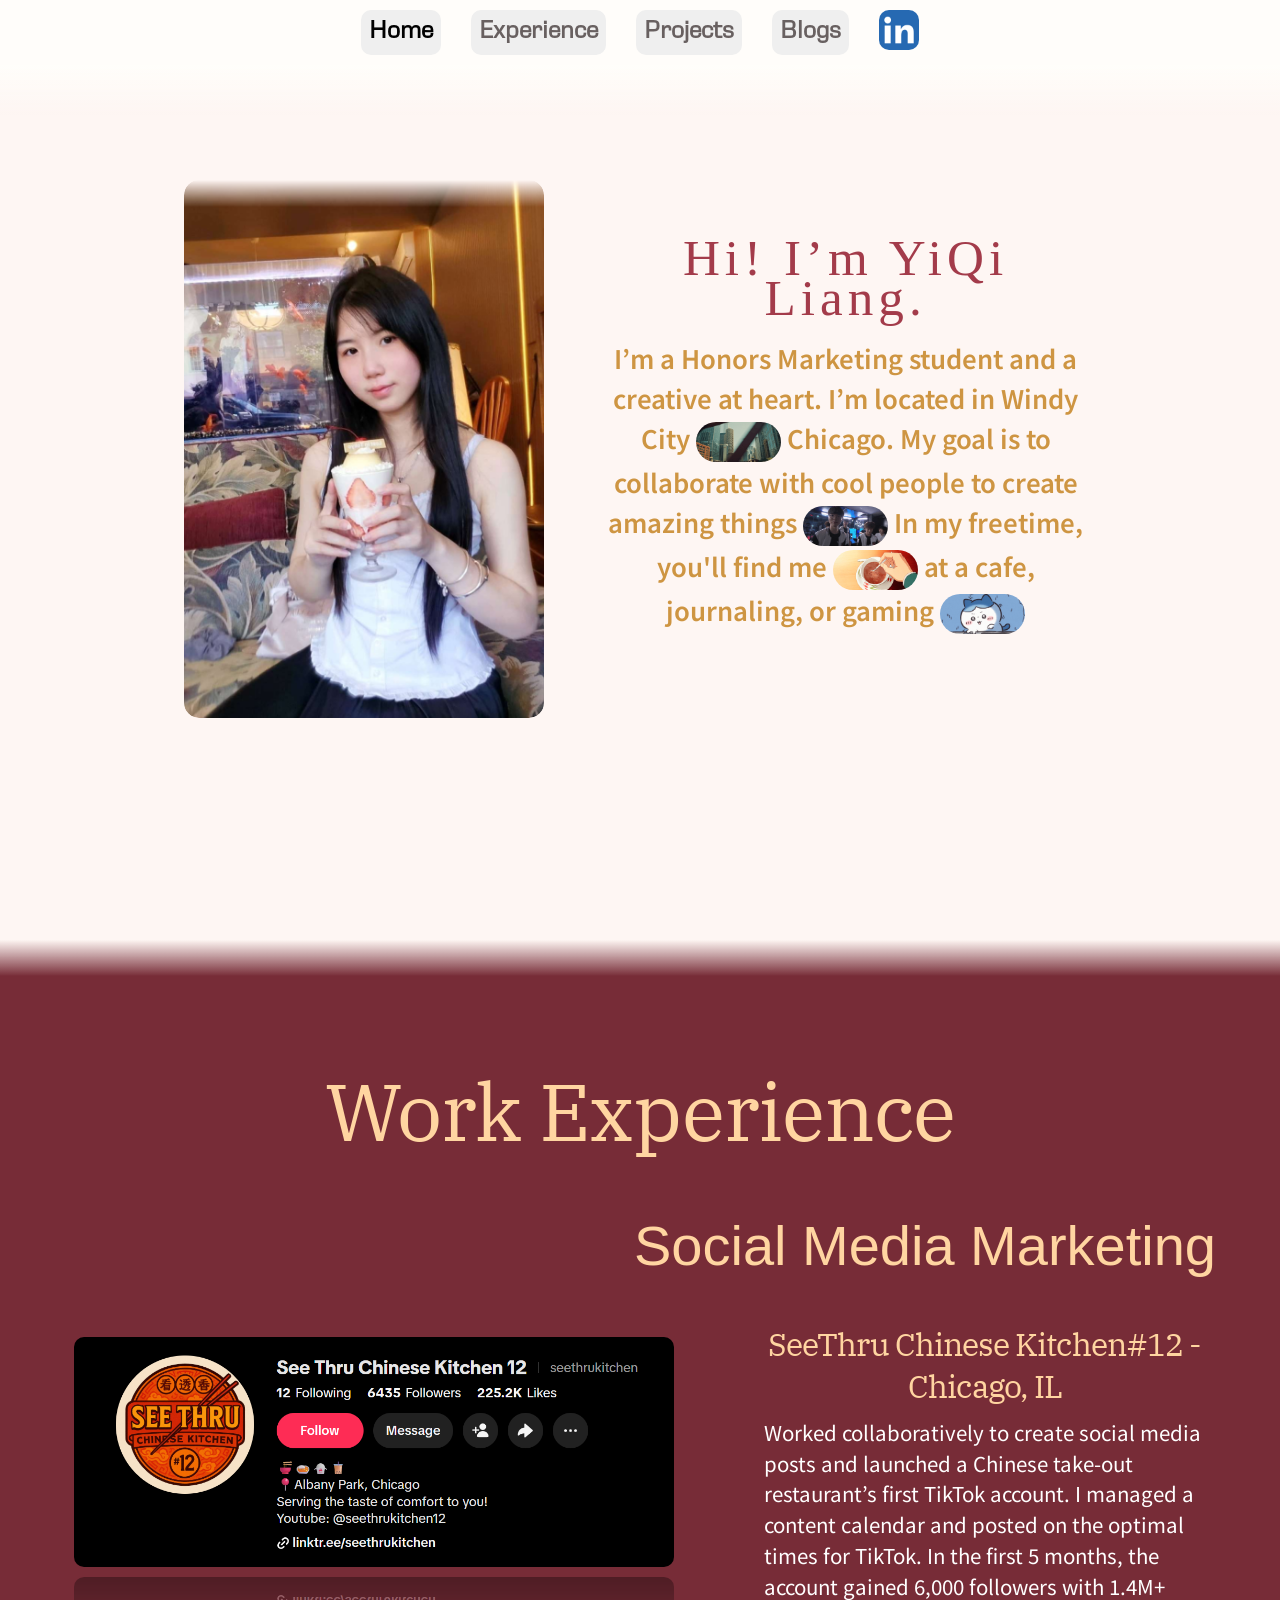
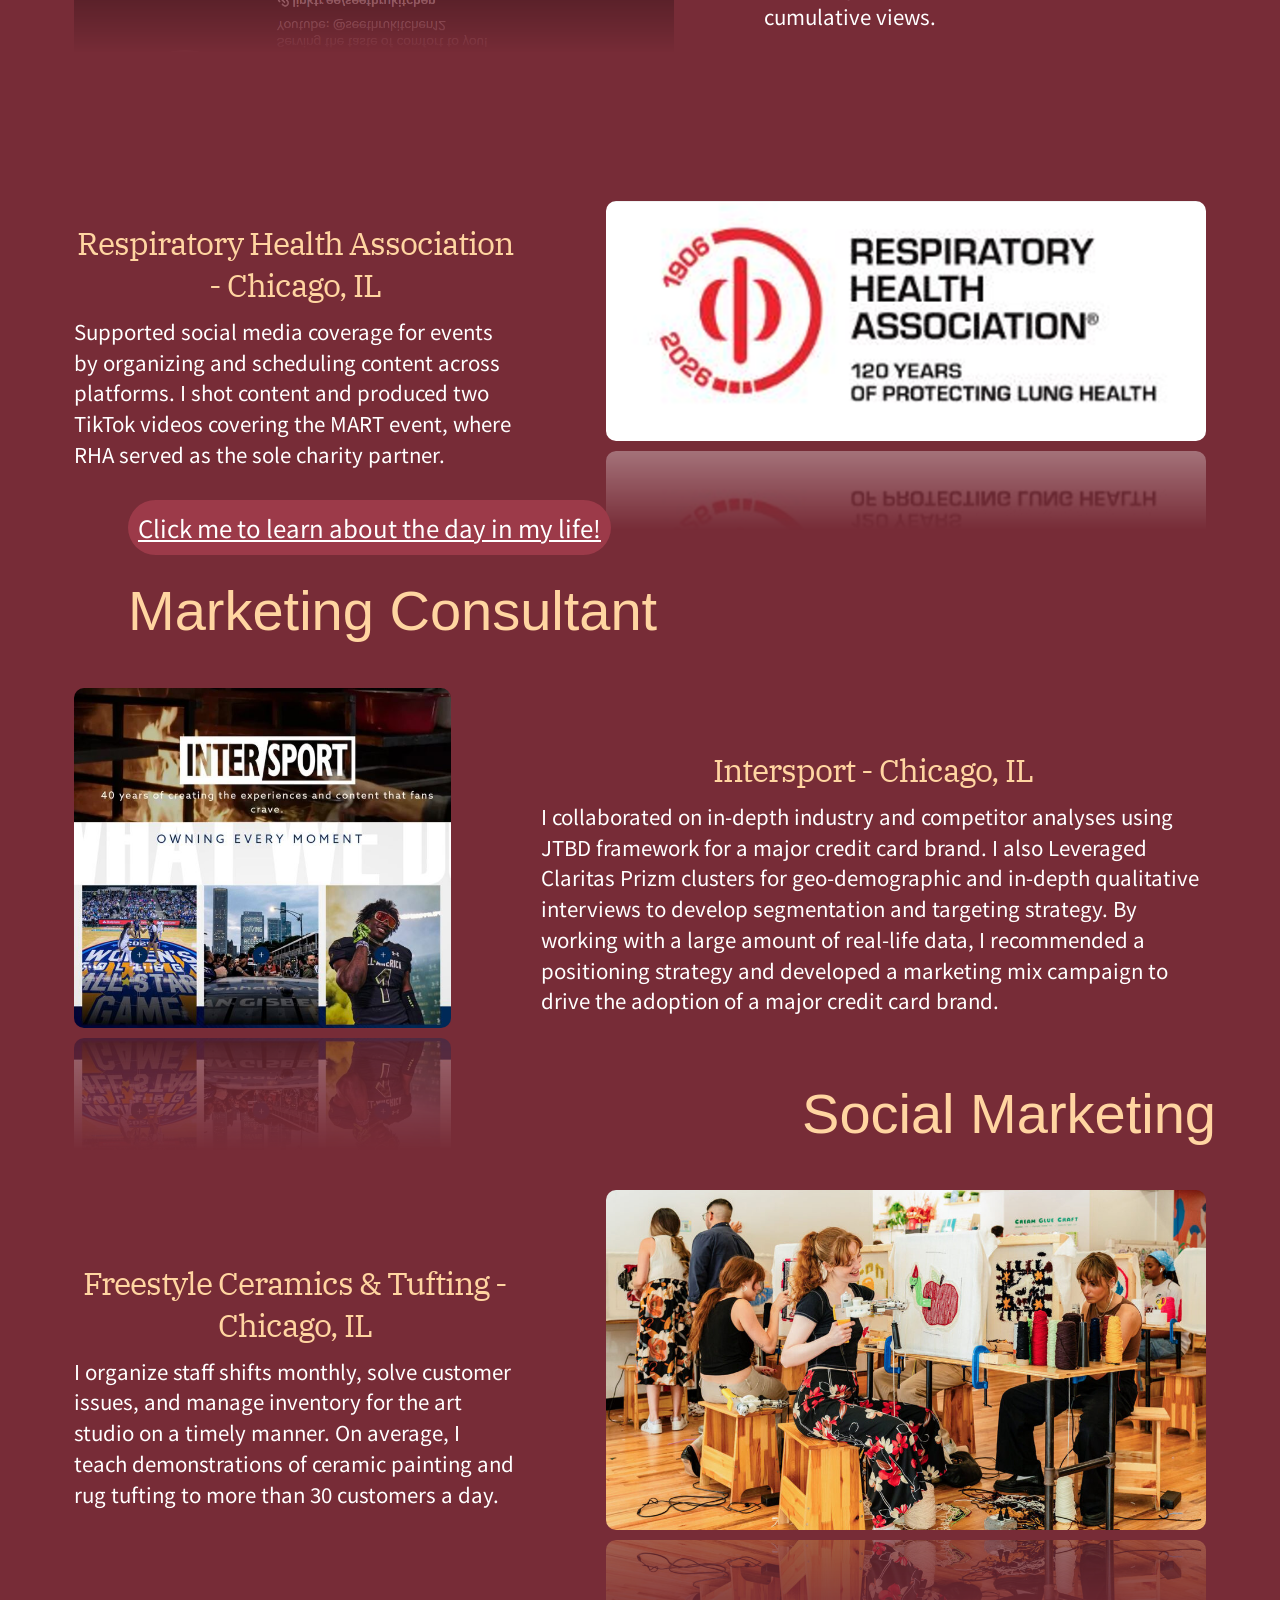
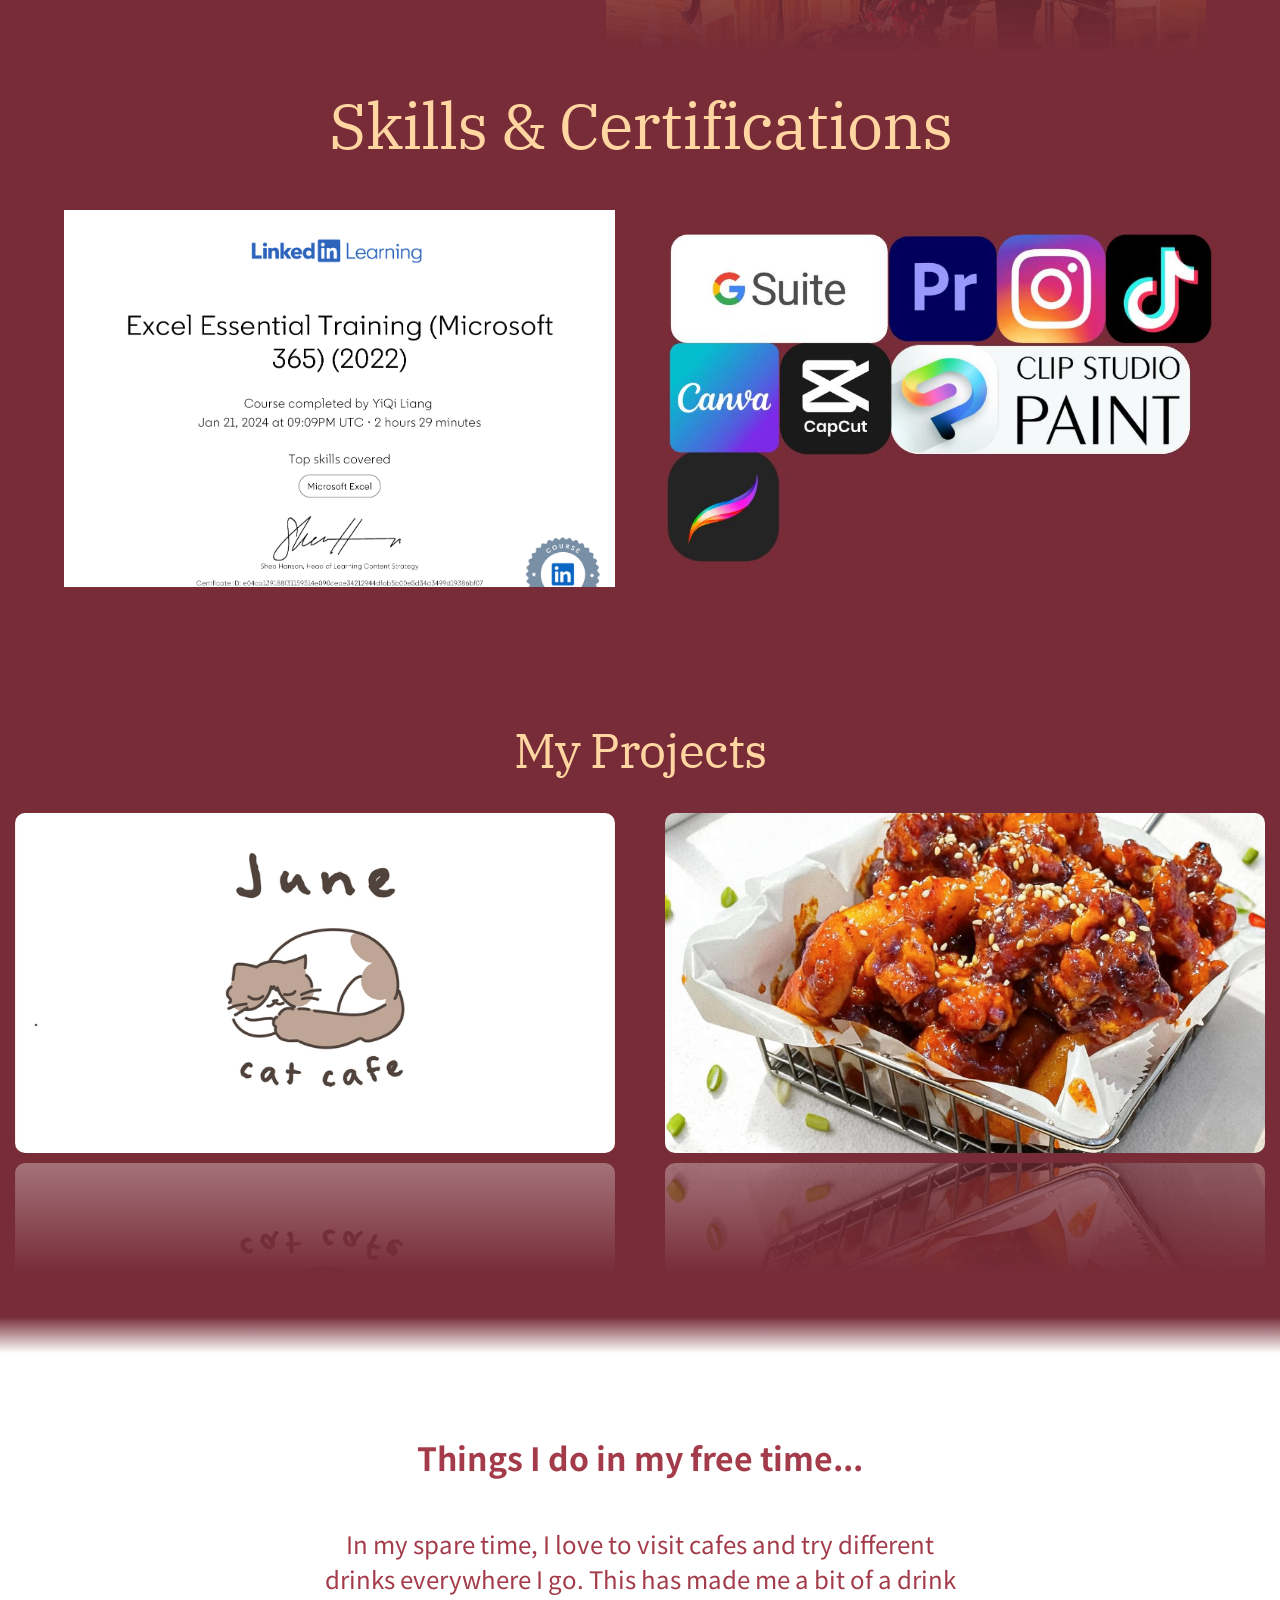
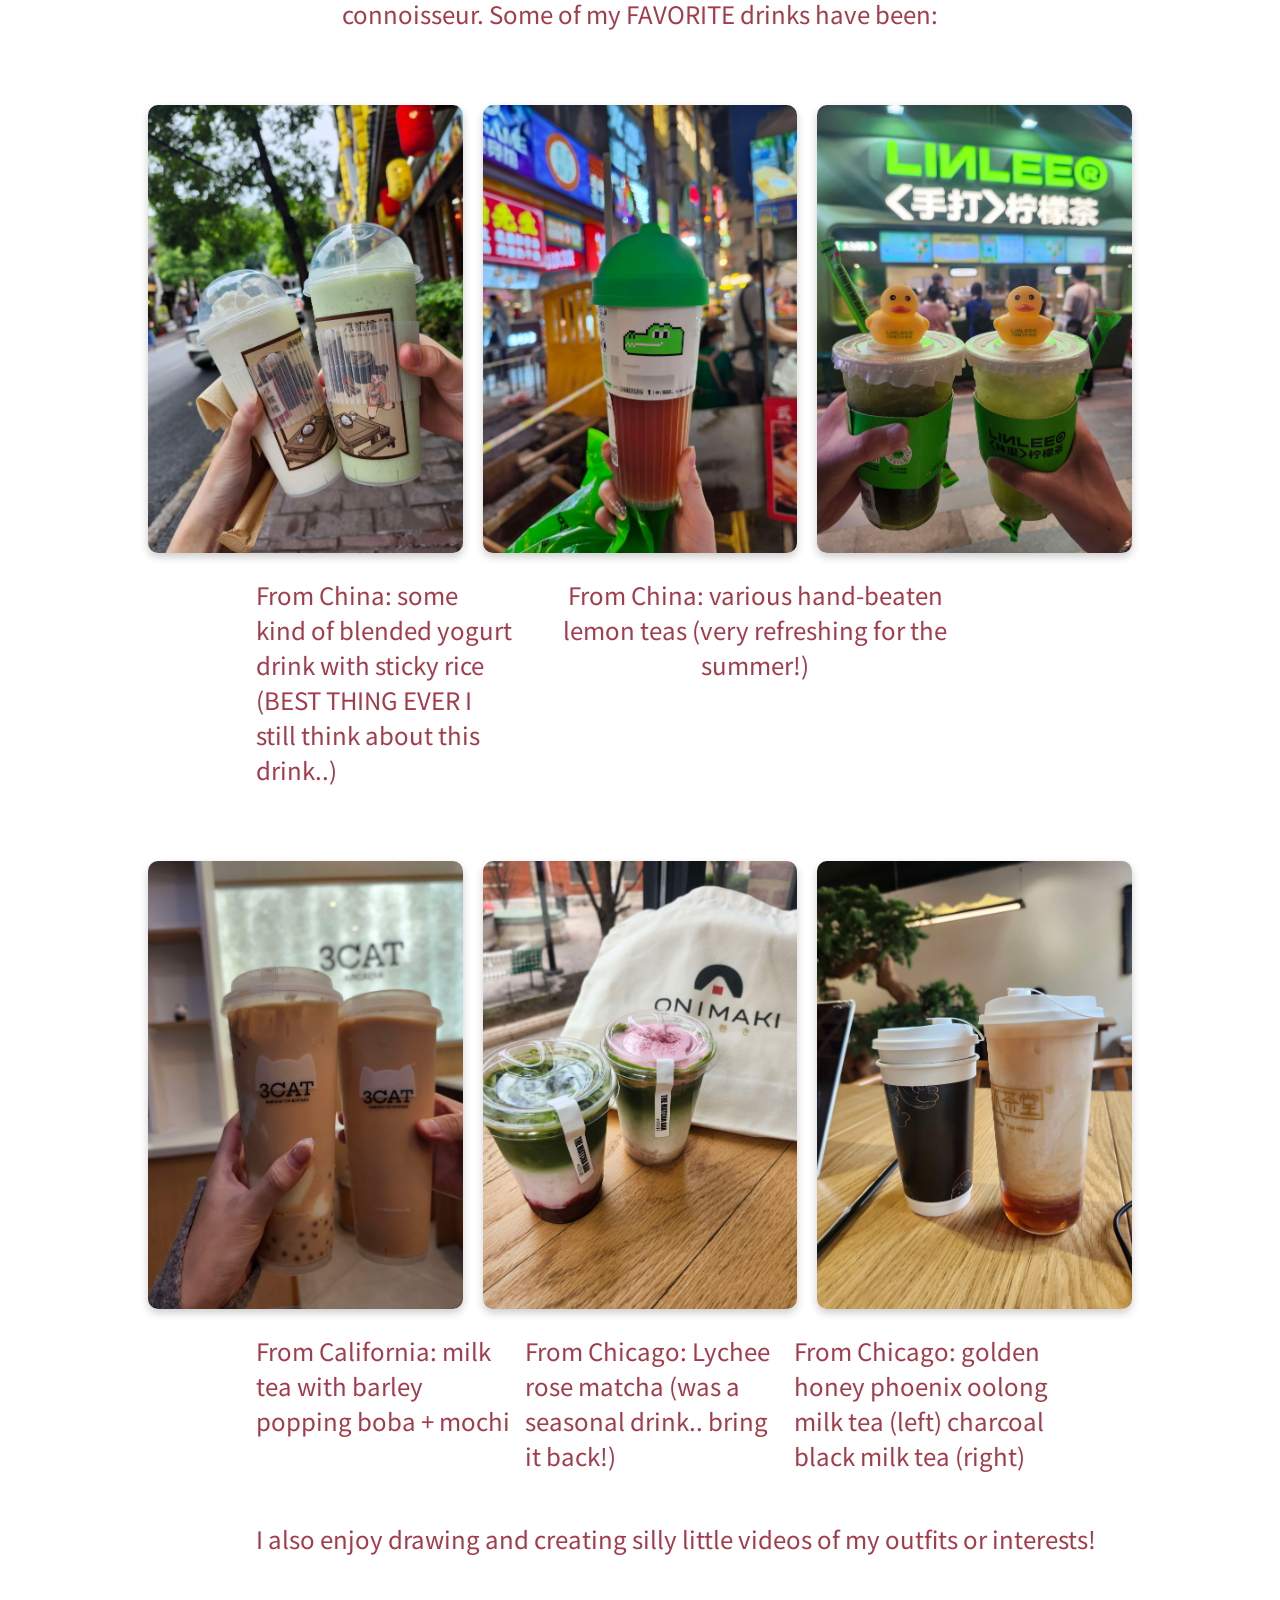
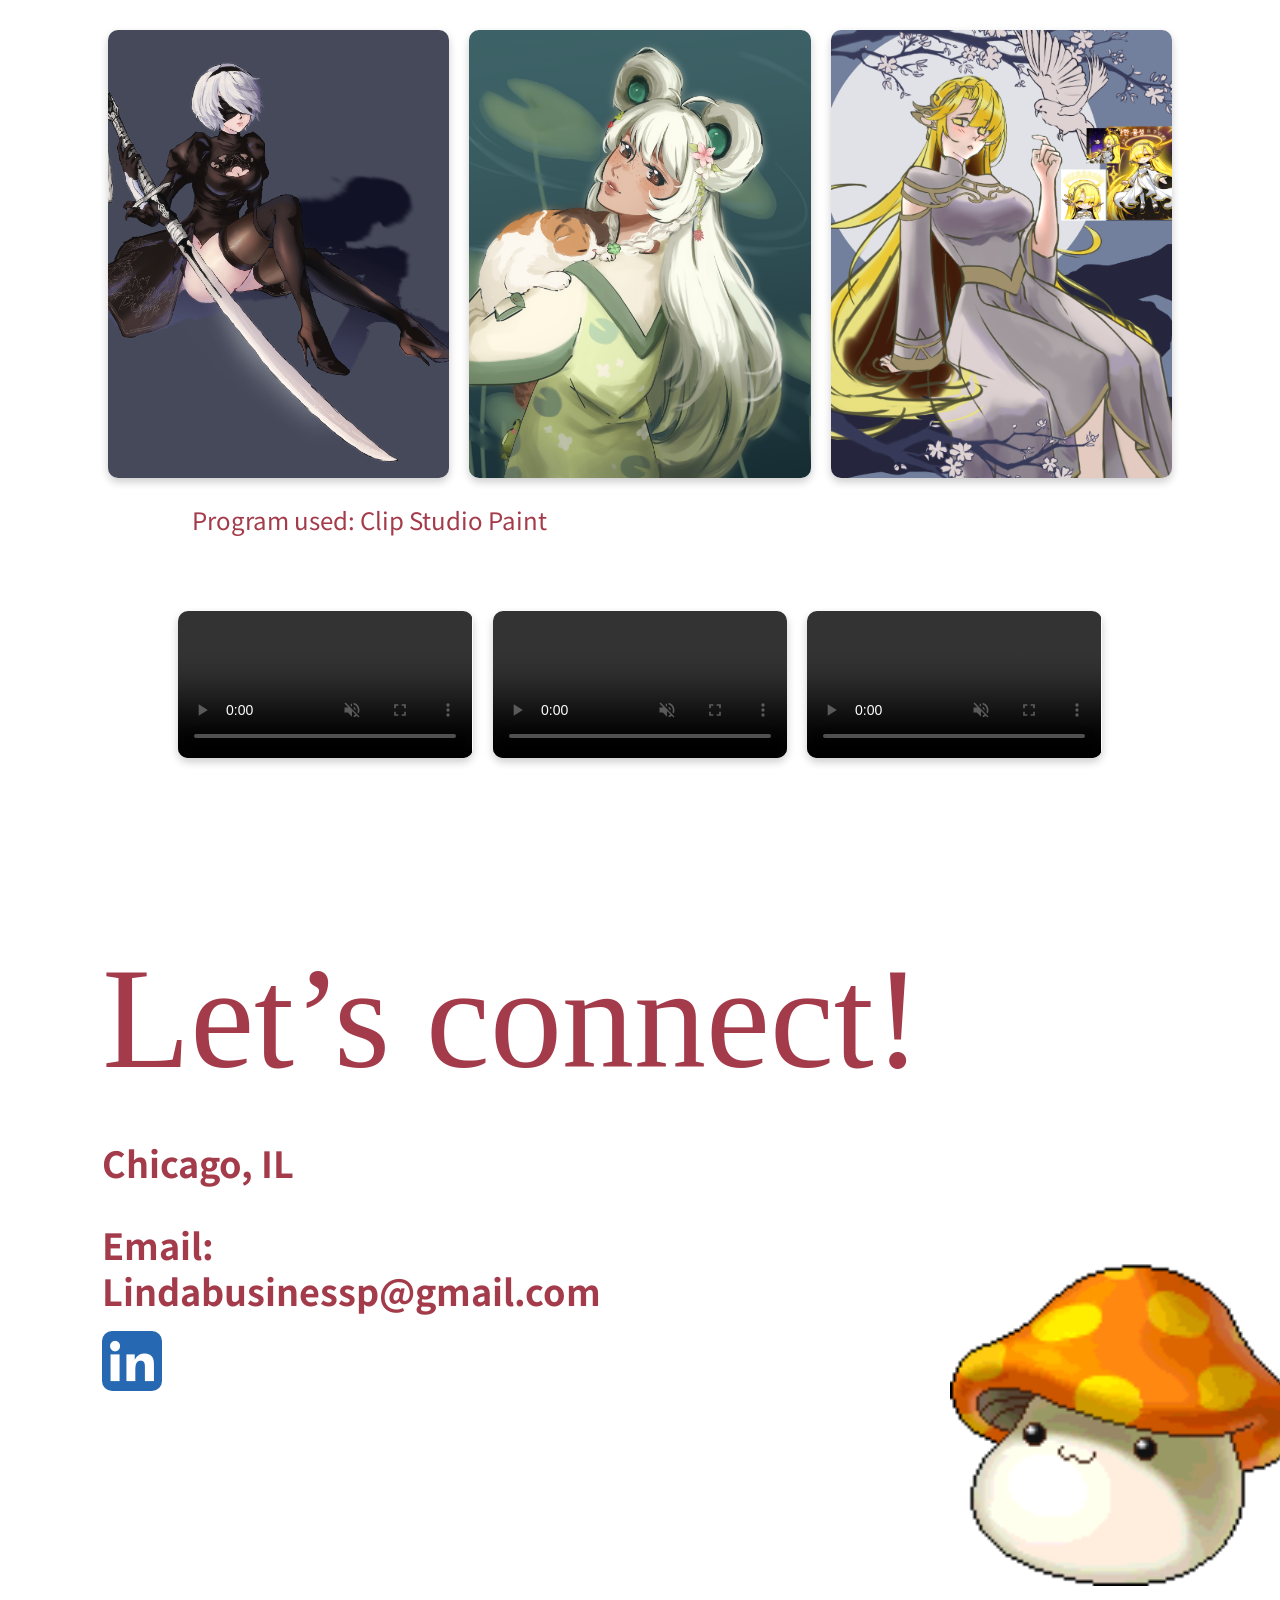
==== index.html @ af08c2f2 "Upload portfolio" ====
<!DOCTYPE html>
<html lang="en">
<head>
    <meta charset="UTF-8">
    <meta name="viewport" content="width=device-width, initial-scale=1.0">
    <title>Portfolio</title>
    <link rel="stylesheet" href="style.css">
    <script src="index.js" defer></script>
    <link rel="preconnect" href="https://fonts.googleapis.com">
    <link rel="preconnect" href="https://fonts.gstatic.com" crossorigin>
    <link href="https://fonts.googleapis.com/css2?family=IBM+Plex+Serif:ital,wght@0,100;0,200;0,300;0,400;0,500;0,600;0,700;1,100;1,200;1,300;1,400;1,500;1,600;1,700&family=Noto+Sans+JP:wght@100..900&family=Schoolbell&display=swap" rel="stylesheet">
</head>
<body>
    <div class="empty"></div>
    <nav class="top">
        <div class="topbar">
            <a><button id="home">Home</button></a>
            <a><button id="experience">Experience</button></a>
            <a><button id="projects">Projects</button></a>
            <a><button id="blogs">Blogs</button></a>
            <a href="https://www.linkedin.com/in/yiqi-liang/"><button class="linkedin"></button></a>
        </div>
        <div class="fade"></div>
    </nav>


    <div class="hero">
        <img class="hero-photo" src="images\Yiqi.png" alt="YiQi Liang">
        <div class="hero-text">
            <h1>Hi! I’m YiQi Liang.</h1>
            <p>I’m a Honors Marketing student and a creative at heart. I’m located in Windy City
            <img src="gifs/chicago.gif" alt=""> Chicago. My goal is to collaborate with cool people to create amazing things 
            <img src="gifs/faker.gif" alt=""> In my freetime, you'll find me
            <img src="gifs/coffee.gif" alt=""> at a cafe, journaling, or gaming
            <img src="gifs/Chiikawa GIF.gif" alt=""></p>
        </div>
    </div>
    <div style="padding-top: 120px;"></div>
    <div class="top-projects" style="padding-top: 15px; padding-bottom: 200px;">
        <h1 id="experience-section" style="font-size: 5em;">Work Experience</h1>
        <h2 class="headertitle">Social Media Marketing</h2>
        <div class="project-list">
            <div class="project">
                <button class="project-btn" style="background-image: url('images/seethru.png'); background-size: 600px; height: 230px;"></button>
                <div class="project-desc">
                    <h2>SeeThru Chinese Kitchen#12 - Chicago, IL</h2>
                    <p>Worked collaboratively to create social media posts and launched a Chinese take-out restaurant’s first TikTok account. I managed a content calendar and posted on the optimal times for TikTok. In the first 5 months, the account gained 6,000 followers with 1.4M+ cumulative views.</p>
                </div>
            </div>
            <div class="project reverse">
                <button class="project-btn" style="background-image: url('images/respiratory.png'); background-size: 600px; height: 240px;"></button>
                <div class="project-desc">
                    <h2>Respiratory Health Association - Chicago, IL</h2>
                    <p>Supported social media coverage for events by organizing and scheduling content across platforms. I shot content and produced two TikTok videos covering the MART event, where RHA served as the sole charity partner.</p>
                </div>
            </div>
        </div>
        <button id="overview">Click me to learn about the day in my life!</button>
        <h2 class="headertitle" style="margin-left: 10%; padding-bottom: 50px;">Marketing Consultant</h2>
        <div class="project-list">
            <div class="project">
                <button class="project-btn" style="background-image: url('images/3.JPG'); flex: 0 0 377px;"></button>
                <div class="project-desc">
                    <h2>Intersport - Chicago, IL</h2>
                    <p>I collaborated on in-depth industry and competitor analyses using JTBD framework for a major credit card brand. I also Leveraged Claritas Prizm clusters for geo-demographic and in-depth qualitative interviews to develop segmentation and targeting strategy. By working with a large amount of real-life data, I recommended a positioning strategy and developed a marketing mix campaign to drive the adoption of a major credit card brand.</p>
                </div>
            </div>
        </div>
        <h2 class="headertitle" style="padding-bottom: 50px;">Social Marketing</h2>
        <div class="project-list">
            <div class="project reverse">
                <button class="project-btn" style="background-image: url('images/4.jpg');"></button>
                <div class="project-desc">
                    <h2>Freestyle Ceramics & Tufting - Chicago, IL</h2>
                    <p>I organize staff shifts monthly, solve customer issues, and manage inventory for the art studio on a timely manner. On average, I teach demonstrations of ceramic painting and rug tufting to more than 30 customers a day.</p>
                </div>
            </div>
        </div>
        <h1 style="padding-top: 100px; font-size: 4em;">Skills & Certifications</h1>
        <div class="bottom">
            <img src="images/certificate.png" alt="apps">
            <img src="images/jknj.JPG" alt="apps">
        </div>
        <h1 id="projects-section" style="padding-top: 100px; font-size: 3em;">My Projects</h1>
        <div class="bottom">
            <button class="project-btn" id="catcafe"
                data-hover="I have a goal of starting a cat cafe in my lifetime, so I wanted to start by
creating logos, different cafe layouts, and also hash out the different money
streams of my business."
                style="background-image: url('images/cafelogo.png');"></button>
            <button class="project-btn" id="chaum"
                data-hover="My friend who manages a restaurant with his family doesn’t have a great looking
menu and has no budget for a professional to create one. I saw this as an
opportunity to exercise my photoshop skills, so I offered to revamp the menu for
him!"
                style="background-image: url('chaum/enhanced-enhanced-photo-5-2.jpg');"></button>
        </div>
    </div>
    <div class="freetime" id="mywork-section">
        <h1 style="font-weight: bold;">Things I do in my free time...</h1>
        <div style="width: 50%;"><p style="font-size: 1.5em;">In my spare time, I love to visit cafes and try different drinks everywhere I go. This has made
me a bit of a drink connoisseur. Some of my FAVORITE drinks have been:</p></div>
        <div class="freetime-content">
            <img src="freetime/20250623_133314.jpg" alt="drink">
            <img src="freetime/20250624_195004.jpg" alt="drink">
            <img src="freetime/20250708_205930.jpg" alt="drink">
        </div>
        <div style="display: flex; gap: 4%;">
            <div style="width: 20%; align-self: flex-start; margin-left: 20%;">
                <p style="text-align: left;">From China: some kind of blended yogurt drink with sticky rice (BEST THING EVER I still think about this drink..)</p>
            </div>
            <div style="width: 30%; align-self: flex-start;">
                <p>From China: various hand-beaten lemon teas (very refreshing for the summer!)</p>
            </div>
        </div>
        <div class="freetime-content">
            <img src="freetime/20250815_202357.jpg" alt="drink">
            <img src="freetime/20260322_112154.jpg" alt="drink">
            <img src="freetime/20261009_125740.jpg" alt="drink">
        </div>
        <div style="display: flex; gap: 1%; text-align: left; align-self: flex-start;">
            <div style="width: 20%; margin-left: 20%;">
                <p>From California: milk tea with barley popping boba + mochi</p>
            </div>
            <div style="width: 20%;">
                <p>From Chicago: Lychee rose matcha (was a seasonal drink.. bring it back!)</p>
            </div>
            <div style="width: 20%; ">
                <p>From Chicago: golden honey phoenix oolong milk tea (left) charcoal black milk tea (right)</p>
            </div>
        </div>
        <p style="align-self: flex-start; margin-left: 20%;">I also enjoy drawing and creating silly little videos of my outfits
or interests!</p>
        <div class="freetime-content" id="row3">
            <img src="images/free4.png" alt="artwork">
            <img src="images/free1.png" alt="artwork">
            <img src="freetime/image.png" alt="artwork">
        </div>
        <p style="align-self: flex-start; margin-left: 15%;">Program used: Clip Studio Paint</p>
        <div class="freetime-content" style="width: 100%;">
            <video controls autoplay muted controlsList="nodownload noplaybackrate nofullscreen noplayback-speed" oncontextmenu="return false;">
                <source src="freetime/4eac4b587541da74fd986946a8da718d.mp4" type="video/mp4">
            </video>
            <video controls autoplay muted controlsList="nodownload noplaybackrate nofullscreen noplayback-speed" oncontextmenu="return false;">
                <source src="freetime/d59bb9f51849417bdf1509fd46b51a58.mp4" type="video/mp4">
            </video>
            <video controls autoplay muted controlsList="nodownload noplaybackrate nofullscreen noplayback-speed" oncontextmenu="return false;">
                <source src="freetime/0eaf6f3f9bcbc9ff96bfcaf398c92c4a.mp4" type="video/mp4">
            </video>
        </div>
        <div class="connect">
            <h1 style="font-size: 6em;">Let’s connect!</h1>
            <div style="display: flex;">
                <p>Chicago, IL</p>
                <div class="mushroom-wrap">
                    <img src="freetime/Mushroom Sticker by maplestory_tw.gif" alt="">
                </div>
            </div>
            <p>Email:</p>
            <p>Lindabusinessp@gmail.com</p>
            <a href="https://www.linkedin.com/in/yiqi-liang/"><button class="linkedin" style="width: 60px; height: 60px;"></button></a>
        </div>
        
    </div>
</body>
</html>
---- style.css ----
@keyframes fade-in {
    from { opacity: 0; }
    to { opacity: 1; }
}

@keyframes fade-out {
    from { opacity: 1; }
    to { opacity: 0; }
}

@keyframes bounce-up {
    from { transform: translateY(50px); }
    to { transform: translateY(0); }
}

@font-face {
    font-family: "quicking";
    src: url("fonts/QuickingRegular-gw5KY.otf") format("opentype");
    font-weight: normal;
    font-style: normal;
}

@font-face {
    font-family: "jpal";
    src: url("fonts/Jpal10demoRegular-yYR8q.otf") format("opentype");
    font-weight: normal;
    font-style: normal;
}

body {
    background-color: rgb(254,246,243);
    margin: 0;
    overflow-x: hidden;
}

/* Phone view: scale the complete desktop composition as one artboard.
   `zoom` keeps document height, scrolling, and the fixed navigation in the
   same coordinate system, avoiding text reflow or cropped navigation. */
body.scaled-phone {
    width: 1440px;
    min-width: 1440px;
    zoom: var(--page-scale);
}

body.scaled-phone .top {
    width: 1440px;
}

#experience-section,
#projects-section,
#mywork-section {
    scroll-margin-top: 120px;
}

/* Freeze every viewport-based desktop measurement before the canvas is
   scaled. Percentages now resolve against the fixed 1440px canvas, and these
   overrides remove the remaining viewport units that could otherwise make
   text, gaps, or images change independently of the body scale. */
body.scaled-phone .hero {
    gap: 60px;
    padding: 200px 80px 120px;
}

body.scaled-phone .hero-text h1 { font-size: 3.5rem; }
body.scaled-phone .hero-text p { font-size: 1.8rem; }

body.scaled-phone .project {
    gap: 100px;
    padding: 0 80px;
}

body.scaled-phone .project-btn::before { font-size: 20px; }

body.scaled-phone .bottom {
    gap: 50px;
    padding: 0 80px;
}

body.scaled-phone .project-desc h2 { font-size: 2rem; }
body.scaled-phone .project-desc p { font-size: 1.3rem; }
body.scaled-phone .headertitle { font-size: 3.5em; }

body.scaled-phone .freetime-content img {
    height: 450px;
}

body.scaled-phone .post p { font-size: 1.5rem; }

body.scaled-phone .blogs,
body.scaled-phone .projectpage {
    min-height: 900px;
}

body *:not(.top):not(.empty):not(.top *):not(.empty *) {
    opacity: 0;
}

.fade-in {
    animation: fade-in 0.5s ease-out both;
}

.fade-out {
    animation: fade-out 0.5s ease-in forwards;
}

.fade-bounce {
    animation: fade-in 0.6s ease-out both, bounce-up 0.6s ease-out backwards;
}

.empty {
    top: 0;
    left: 0;
    width: 100%;
    height: 1px;
}

/* ---------- Top bar ---------- */

.top {
    position: fixed;
    top: 0;
    left: 0;
    width: 100%;
    z-index: 1000;
}

.topbar {
    display: flex;
    justify-content: center;
    flex-wrap: wrap;
    gap: 30px;
    padding: 10px;
    background-color: hsl(40, 100%, 99%);
}

.topbar button {
    padding: 8px;
    font-size: 1.5em;
    font-weight: bold;
    font-family: "jpal", sans-serif;
    border-radius: 10px;
    border-width: 0px;
    cursor: pointer;
    color: rgb(104, 96, 96);
    transition: color 0.5s ease-in-out;
}

.linkedin {
    padding: 8px;
    width: 40px;
    height: 40px;
    border-radius: 0;
    background-image: url("images/linkedin.png");
    background-size: 200%;
    background-repeat: no-repeat;
    background-position: center;
    background-color: transparent;
    cursor: pointer;
     border-radius: 10px;
    border-width: 0px;
    cursor: pointer;
}

.topbar button:hover {
    color: black;
}

.no-transition {
    transition: none !important;
}

.fade {
    height: 50px;
    background: linear-gradient(hsl(40, 100%, 99%), transparent);
}

/* ---------- Hero ---------- */

.hero {
    display: flex;
    align-items: center;
    justify-content: center;
    margin: auto;
    gap: clamp(24px, 4vw, 60px);
    padding: clamp(130px, 14vw, 200px) clamp(20px, 5vw, 80px) clamp(70px, 8vw, 120px);
    box-sizing: border-box;
}

.hero img:not(.hero-photo) {
    display: inline-block;
    vertical-align: middle;
    border-radius: 100px;
    width: 85px;
    height: 40px;
    object-fit: cover;
}

.hero-photo {
    flex: 0 1 360px;
    min-width: 100px;
    height: auto;
    border-radius: 15px;
    mask-image: linear-gradient(to top, black 95%, transparent 100%);
}

.hero-text {
    flex: 1 1 360px;
    max-width: 500px;
    margin-left: 0;
    text-align: center;
    line-height: 40px;
    
}

.hero-text h1 {
    font-family: 'Schoolbell', cursive;
    font-weight: 100;
    color: rgb(163,59,74);
    margin: 0;
    font-size: clamp(1rem, 4vw, 3.5rem);
    letter-spacing: 5px;
    padding-bottom: 20px;
}

.hero-text p {
    font-family: "Noto Sans JP", sans-serif;
    color: rgb(206,149,66);
    font-weight: 600;
    margin: 0 0 1em;
    font-size: clamp(1rem, 2vw, 1.8rem);
}

/* ---------- Top projects ---------- */

.top-projects {
    position: relative;
    z-index: 2;
    background: linear-gradient(transparent 0%, rgb(119,44,55) 1%, rgb(119,44,55) 99%, transparent 100%);
    padding-bottom: 180px;
}

.top-projects h1, .top-projects h2:not(.headertitle) {
    font-weight: 400;
    padding-top: 50px;
    text-align: center;
    font-family: "IBM Plex Serif", sans-serif;
    letter-spacing: -1px;
    color: rgb(255, 213, 161);
}

.project-list {
    display: flex;
    flex-direction: column;
    align-items: center;
    gap: 140px;
    width: 100%;
    padding: 10px;
    box-sizing: border-box;
}

.project {
    display: flex;
    align-items: center;
    justify-content: center;
    gap: clamp(30px, 7vw, 100px);
    padding: 0 clamp(16px, 5vw, 80px);
    margin-right: 0;
    width: 100%;
    max-width: 1400px;
    box-sizing: border-box;
}

.project-btn {
    position: relative;
    flex: 0 0 600px;
    width: 600px;
    max-width: 100%;
    height: 340px;
    background-size: cover;
    background-position: center;
    background-repeat: no-repeat;
    border: none;
    border-radius: 10px;
    -webkit-box-reflect: below 10px linear-gradient(transparent 67%, #0005 100%);
}

.project-btn::after {
    content: "";
    position: absolute;
    inset: 0;
    background: black;
    opacity: 0;
    border-radius: inherit;
    transition: opacity 0.5s ease;
    pointer-events: none;
}
/*
.project-btn:hover::after {
    opacity: 0.4;
}


.project:has(.project-btn:hover) .project-desc {
    filter: opacity(0);
}
*/
.project-btn::before {
    content: attr(data-hover);
    position: absolute;
    inset: 0;
    z-index: 2;
    display: flex;
    align-items: center;
    justify-content: center;
    padding: 15px;
    box-sizing: border-box;
    text-align: center;
    font-family: "Noto Sans JP", sans-serif;
    font-size: clamp(8px, 2vw, 20px);
    overflow-wrap: anywhere;
    overflow: hidden;
    color: transparent;
    transition: color 0.5s ease;
    pointer-events: none;
}

.project-btn:hover::before {
    color: white;
}

.bottom {
    display: flex;
    align-items: center;
    justify-content: center;
    gap: clamp(20px, 4vw, 50px);
    padding: 0 clamp(16px, 5vw, 80px);
}

.bottom img {
    flex: 0 1 600px;
    width: min(600px, 100%);
    min-width: 0;
    height: auto;
}

.project-desc {
    flex: 1 1 0;
    min-width: 0;
    text-align: left;
    font-family: "Noto Sans JP", sans-serif;
    transition: filter 0.5s ease-in-out;
}

.project-desc h2 {
    margin: 0 0 10px;
    text-align: auto;
    font-size: clamp(1.2rem, 2.5vw, 2rem);
    letter-spacing: 2px;
    font-weight: 400;
    color: rgb(255, 213, 161);
}

.headertitle {
    position: relative;
    bottom: -30px;
    line-height: 0px;
    text-wrap: nowrap;
    font-size: clamp(1.8em, 6vw, 3.5em);
    font-family: 'Schoolbell', sans-serif;
    font-weight: 400;
    color: rgb(255, 213, 161);

    width: fit-content;
    margin-left: auto;
    margin-right: 5%;
}

.project-desc p {
    margin: 0;
    font-size: clamp(1rem, 1.6vw, 1.3rem);
    line-height: 1.5;
    color: white;
}

#overview {
    border: none;
    border-radius: 30px;
    position: relative;
    margin-left: 10%;
    font-family: "Noto Sans JP";
    font-size: 1.5em;
    color: white;
    text-decoration: underline;
    background-color: hsl(351, 46%, 42%);
    padding: 10px;
    top: 20px;
    cursor: pointer;
    transition: background-color 0.3s ease-in-out;
}

#overview:hover {
    background-color: hsl(351, 46%, 40%);
}

.project.reverse {
    flex-direction: row-reverse;
}

/* ---------- Free time ---------- */

.freetime {
    position: relative;
    z-index: 1;
    margin-top: -60px;
    background-color: white;
    font-family: "jpal", sans-serif;
    display: flex;
    flex-direction: column;
    justify-content: center;
    align-items: center;
    text-align: center;
    padding: 120px 0;
    padding-bottom: 250px;
    color: rgb(163,59,74);
    font-family: "Noto Sans JP";
}

.freetime p {
    font-size: 1.5em;
}

.freetime-content {
    position: relative;
    padding-top: 50px;
    display: flex;
    flex-wrap: wrap;
    justify-content: center;
    align-items: stretch;
    gap: 20px;
}

.freetime-content img,
.freetime-content video {
    object-fit: cover;
    border-radius: 10px;
    box-shadow: 0 4px 8px rgba(0, 0, 0, 0.2);
}

.freetime-content img {
    height: clamp(260px, 35vw, 450px);
    width: min(30%, 450px);
}

.freetime-content video {
    height: auto;
    width: 23%;
}

.connect {
    line-height: 10px;
    padding-top: 160px;
    margin-left: -20%;
    width: auto;
    text-align: left;
    font-size: 1.5em;
    font-weight: bold;
}

.connect h1 {
    font-family: "Schoolbell";
    font-weight: 1;
}

.mushroom-wrap {
    position: relative;
    z-index: 5;
    width: 0;
    height: 0;
    overflow: visible;
    left: 80%;   /* nudge right (negative = left) */
    top: 100px;   /* nudge up (negative) or down (positive) */
}

.mushroom-wrap img {
    display: block;
    width: 350px;   /* must be px/em: a % would resolve against the 0-width wrapper */
    height: auto;
    max-width: none;
}

.blogs {
    position: relative;
    margin: 0 auto;
    display: flex;
    align-items: center;
    justify-content: flex-start;
    flex-direction: column;
    gap: 20px;

    width: min(45%, 900px);
    min-height: 100vh;
    height: auto;
    box-sizing: border-box;

    background-color: rgb(255, 249, 245);
    padding: 130px;
}

.post {
    position: relative;
    display: flex;
    justify-content: center;
    align-items: center;
    width: 130%;
    box-sizing: border-box;
    cursor: pointer;
    background-color: rgb(255, 244, 232);
    transition: background-color 0.3s ease;
    border-radius: 30px;
    border-width: 0;
}

.post:hover {
    background-color: hwb(33 88% 0%);
}

.post img {
    position: relative;
    padding: 10px 0;
    margin-left: 10px;
    flex: 0 1 400px;
    min-width: 100px;
    height: 200px;
    object-fit: cover;
    border-radius: 30px;
}

.post p {
    margin-left: 5%;
    width: 90%;
    height: auto;
    font-size: clamp(0.2rem, 4cqw, 1.5rem);
    overflow-wrap: normal;
}

.projectpage {
    font-family: "Noto Sans JP", sans-serif;
    position: relative;
    margin: 0 auto;
    display: flex;
    flex-direction: column;

    width: min(55%, 1100px);
    min-height: 100vh;
    height: auto;
    box-sizing: border-box;

    background-color: rgb(255, 249, 245);
    padding: 100px;
}

.projectpage h1 {
    font-size: 3em;
}

.projectpage p, .projectcenter p {
    line-height: 30px;
    margin: 0;
    font-size: 1.4em;
    font-weight: lighter;
}

.projectpage img {
    position: relative;
    height: auto;
}

.projectpage video {
    border-radius: 10px;
    width: 49%;
    height: auto;
    margin: 0 auto;
}

.image-row {
    display: flex;
    flex-direction: row;
    align-items: flex-start;
    gap: 40px;
}

.double {
    display: flex;
    flex-direction: column;
    gap: 10px;
}

.imggroup{
    display: flex;
    flex-direction: column;
    gap: 40px;
    position: relative;
    left: -15px;
}

.imggroup img{
    width: 110%;
    height: auto;
}

/* Applied by the JavaScript viewport controller above.  These rules make the
   document behave like a responsive artboard rather than a fixed desktop page. */
.compact-layout .topbar {
    gap: 12px;
}

.compact-layout .topbar button {
    font-size: 1.15rem;
}

.compact-layout .hero,
.compact-layout .project,
.compact-layout .project.reverse {
    flex-direction: column;
}

.compact-layout .hero-text {
    max-width: 680px;
}

.compact-layout .hero-photo {
    width: min(360px, 80vw);
}

.compact-layout .project {
    gap: 28px;
}

.compact-layout .project-btn {
    flex-basis: auto;
    width: min(600px, 100%);
    height: clamp(210px, 55vw, 340px) !important;
}

.compact-layout .project-desc {
    width: min(600px, 100%);
}

.compact-layout .headertitle {
    line-height: 1.1;
    margin: 30px auto 0;
    padding: 0 16px;
    text-wrap: wrap;
    text-align: center;
}

.compact-layout .bottom {
    flex-wrap: wrap;
}

.compact-layout .bottom img,
.compact-layout .bottom .project-btn {
    flex: 1 1 min(100%, 360px);
}

.compact-layout .freetime-content {
    padding-left: 16px;
    padding-right: 16px;
    box-sizing: border-box;
}

.compact-layout .freetime-content img {
    width: min(46%, 360px);
    height: clamp(210px, 52vw, 360px);
}

.compact-layout .freetime-content video {
    width: min(46%, 360px);
}

.compact-layout .blogs,
.compact-layout .projectpage,
.compact-layout .projectpage[style] {
    width: min(100% - 32px, 720px) !important;
    padding: 100px clamp(20px, 6vw, 60px) 50px !important;
}

.compact-layout .projectpage img,
.compact-layout .projectpage img[style],
.compact-layout .projectpage video {
    max-width: 100%;
}

.compact-layout .image-row {
    flex-wrap: wrap;
}

.compact-layout .imggroup {
    left: 0;
}

.compact-layout .imggroup img {
    width: 100%;
}

.phone-layout .topbar {
    padding: 8px 4px;
    gap: 2px;
}

.phone-layout .topbar button {
    padding: 7px 5px;
    font-size: .9rem;
}

.phone-layout .linkedin {
    width: 34px;
    height: 34px;
}

.phone-layout .hero-text {
    line-height: 1.6;
}

.phone-layout .freetime-content img,
.phone-layout .freetime-content video {
    width: 100%;
}

/* Inline widths in the original content are useful on desktop, but they turn
   paragraphs and cards into thin columns on a phone. Let each item use the
   available line width instead of sharing it with another flex item. */
.phone-layout .bottom {
    flex-direction: column;
}

.phone-layout .bottom img,
.phone-layout .bottom .project-btn {
    flex: 0 0 auto;
    width: min(100%, 360px);
}

.phone-layout .freetime > div[style*="width: 50%"] {
    width: calc(100% - 48px) !important;
}

.phone-layout .freetime > div:not(.freetime-content)[style*="display: flex"] {
    display: grid !important;
    grid-template-columns: 1fr;
    gap: 0 !important;
    width: calc(100% - 48px) !important;
}

.phone-layout .freetime > div:not(.freetime-content)[style*="display: flex"] > div {
    width: 100% !important;
    margin-left: 0 !important;
}

.phone-layout .connect {
    margin-left: 0;
    padding: 100px 24px 0;
    align-self: stretch;
}

.phone-layout .mushroom-wrap img {
    width: 200px;
}
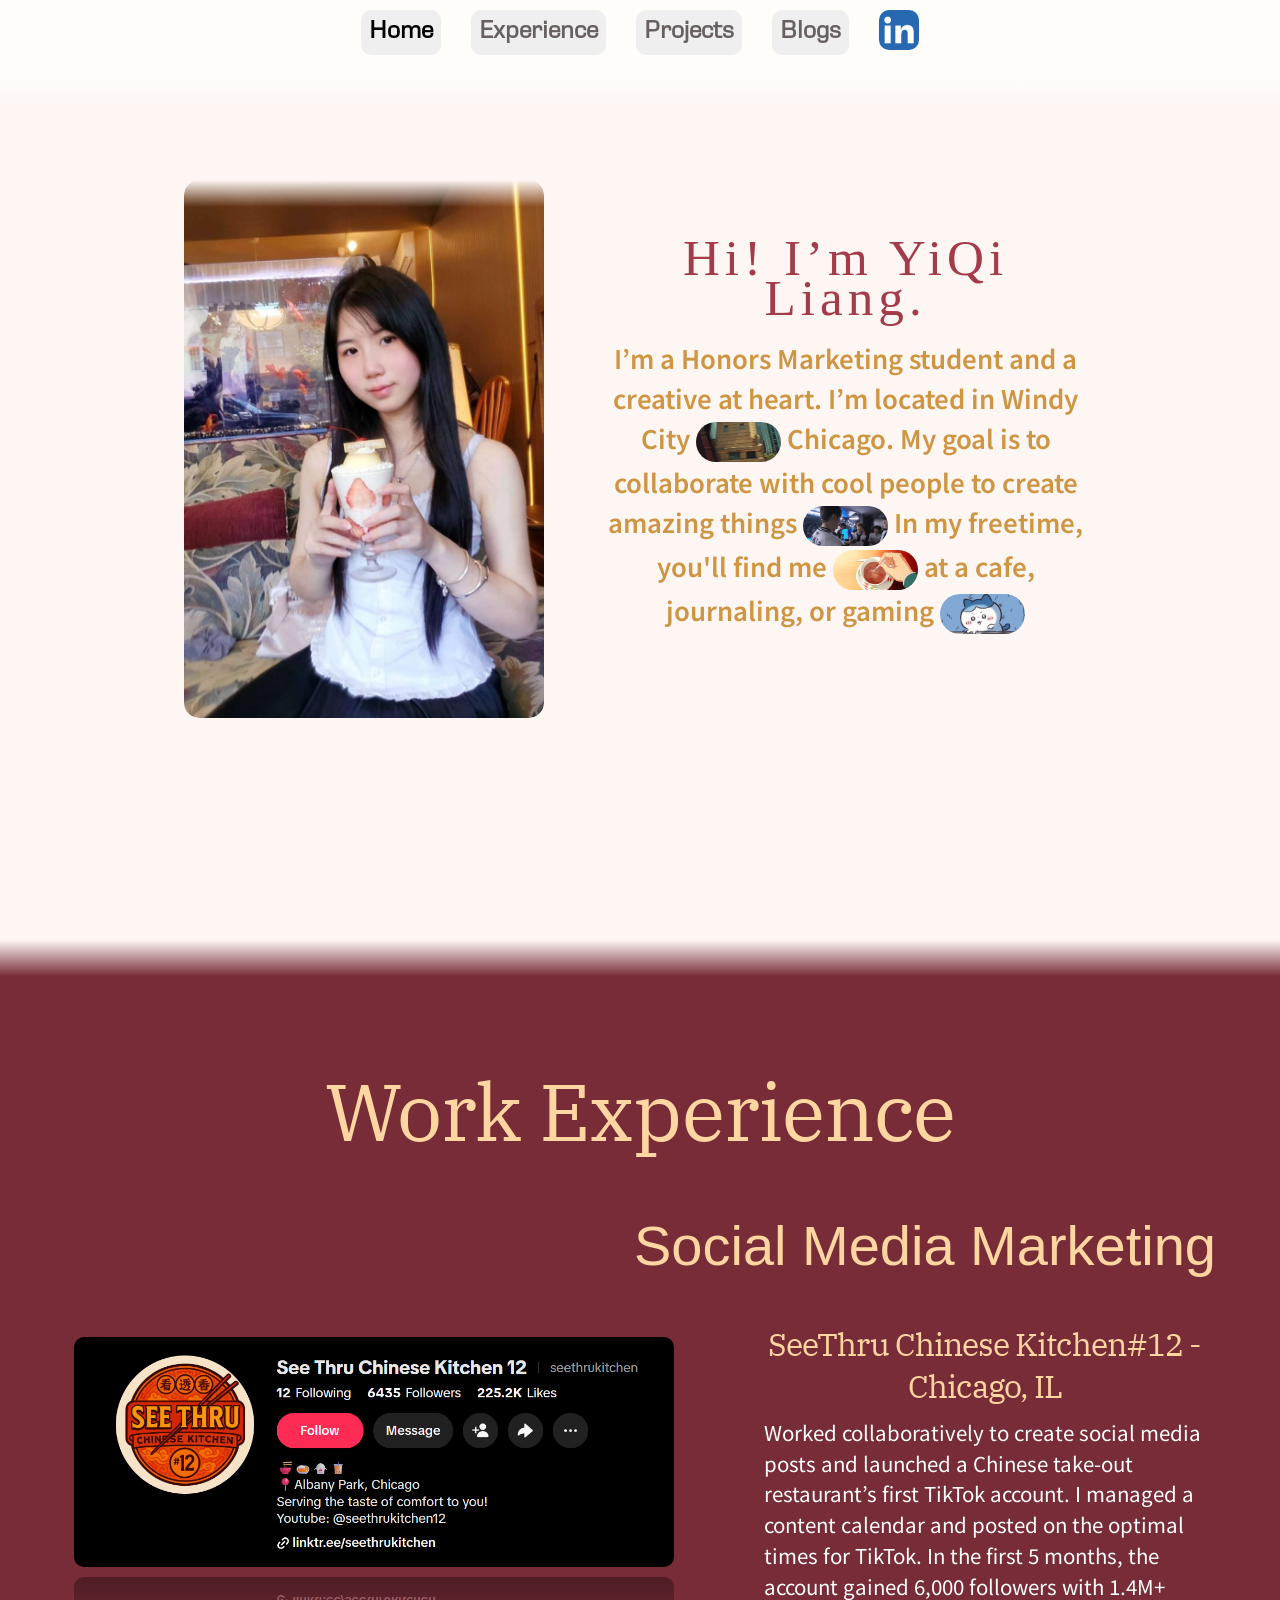
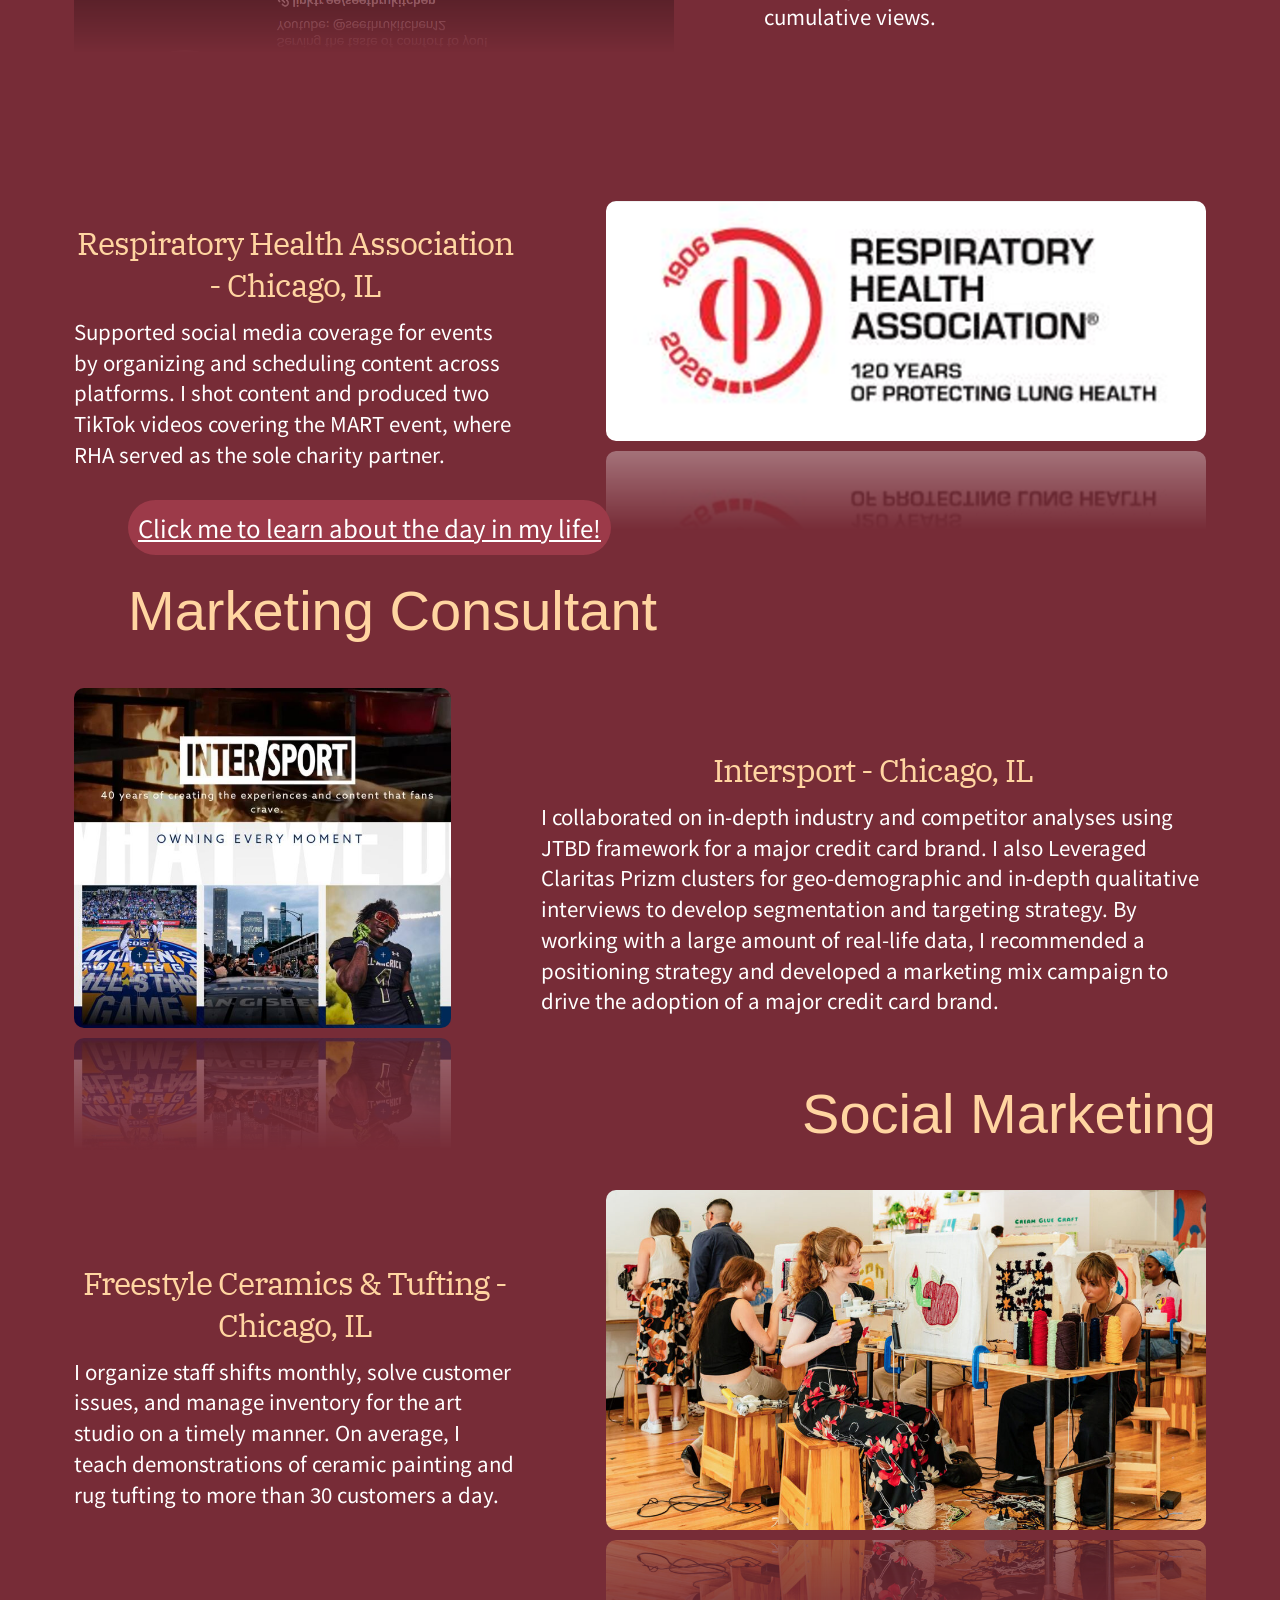
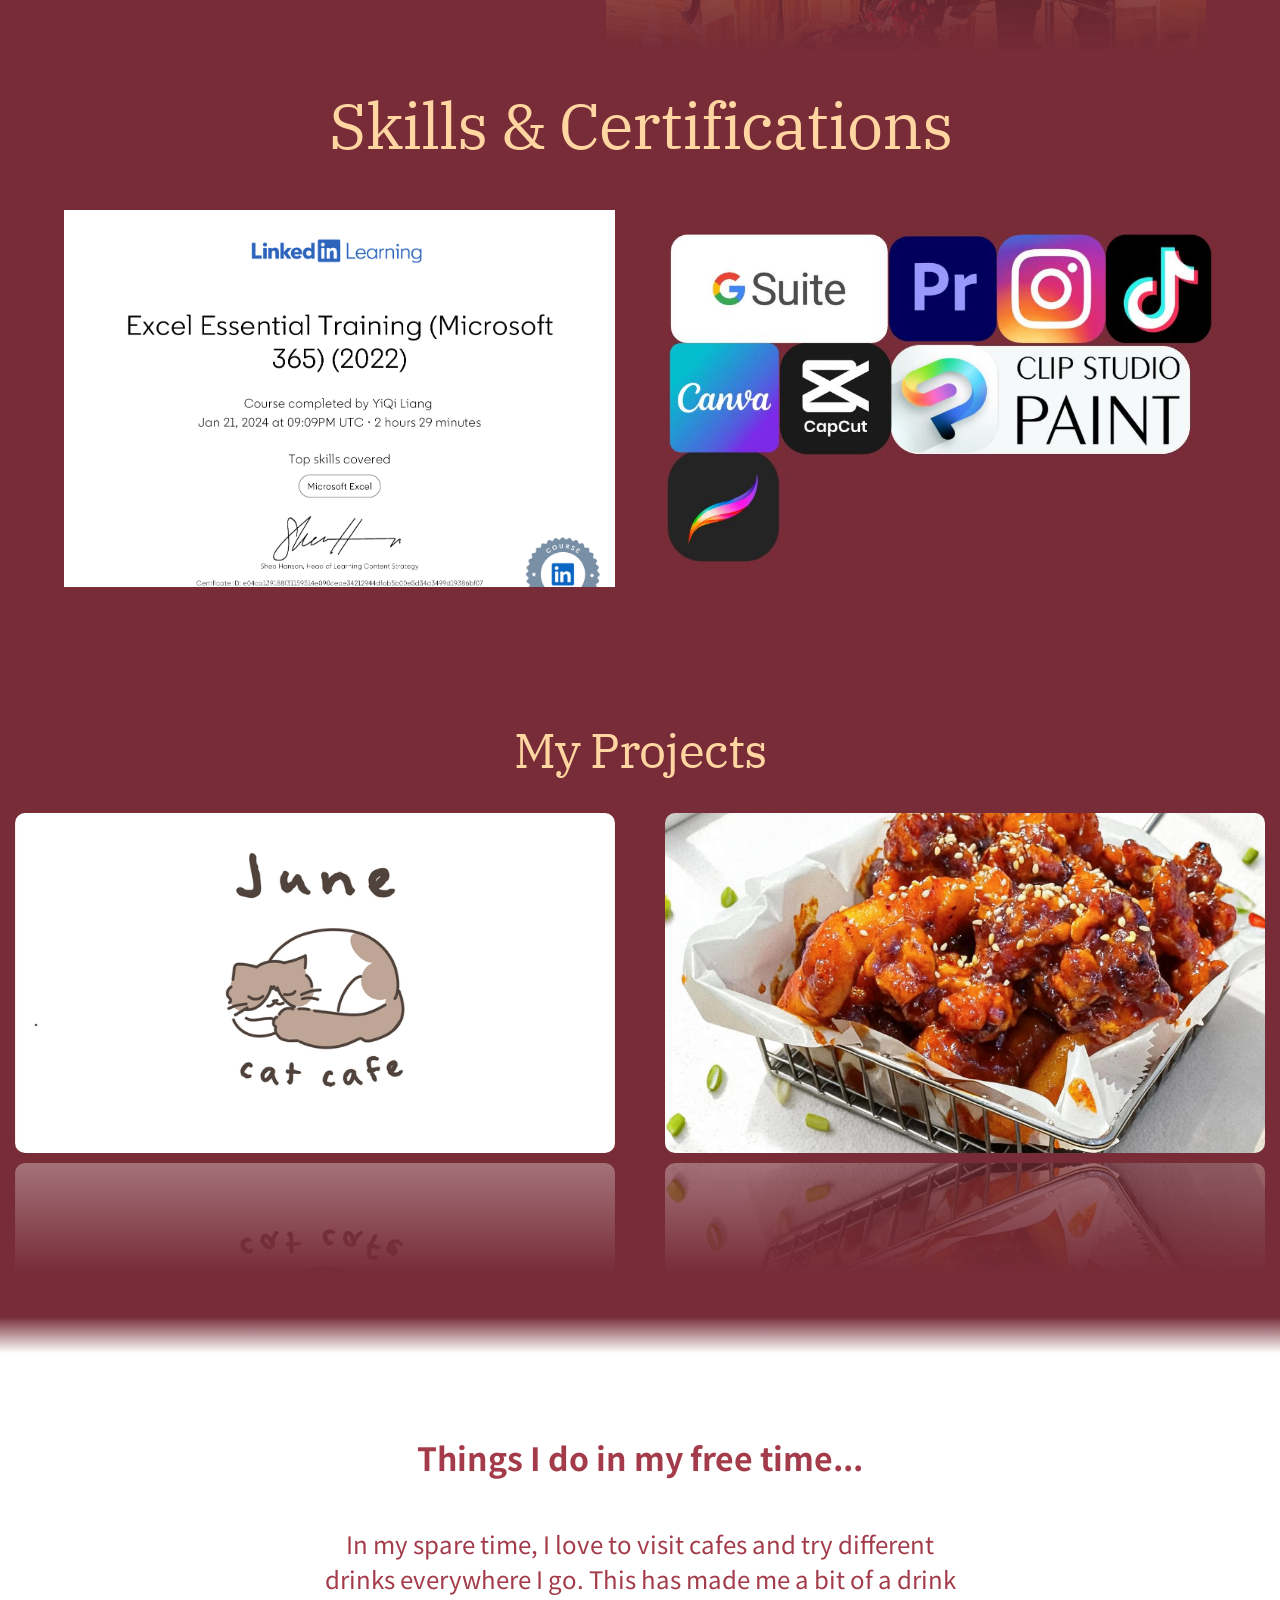
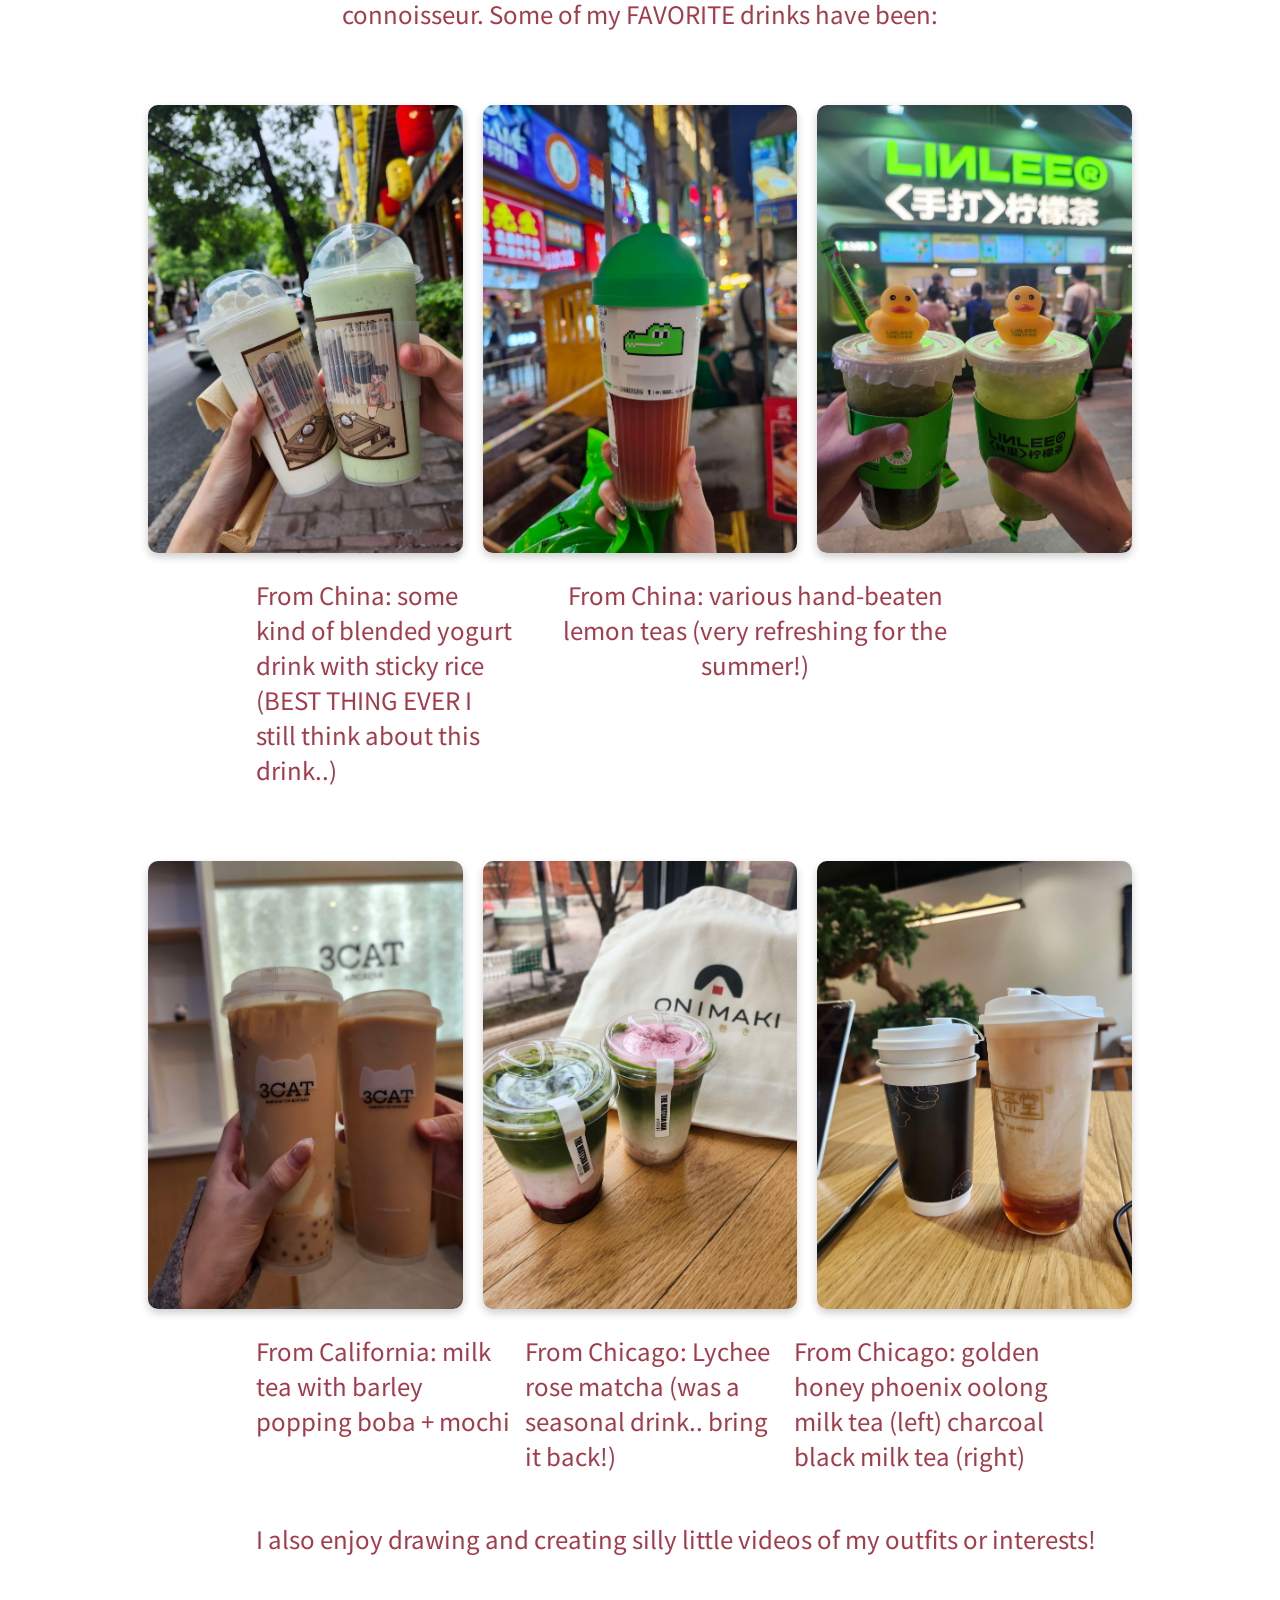
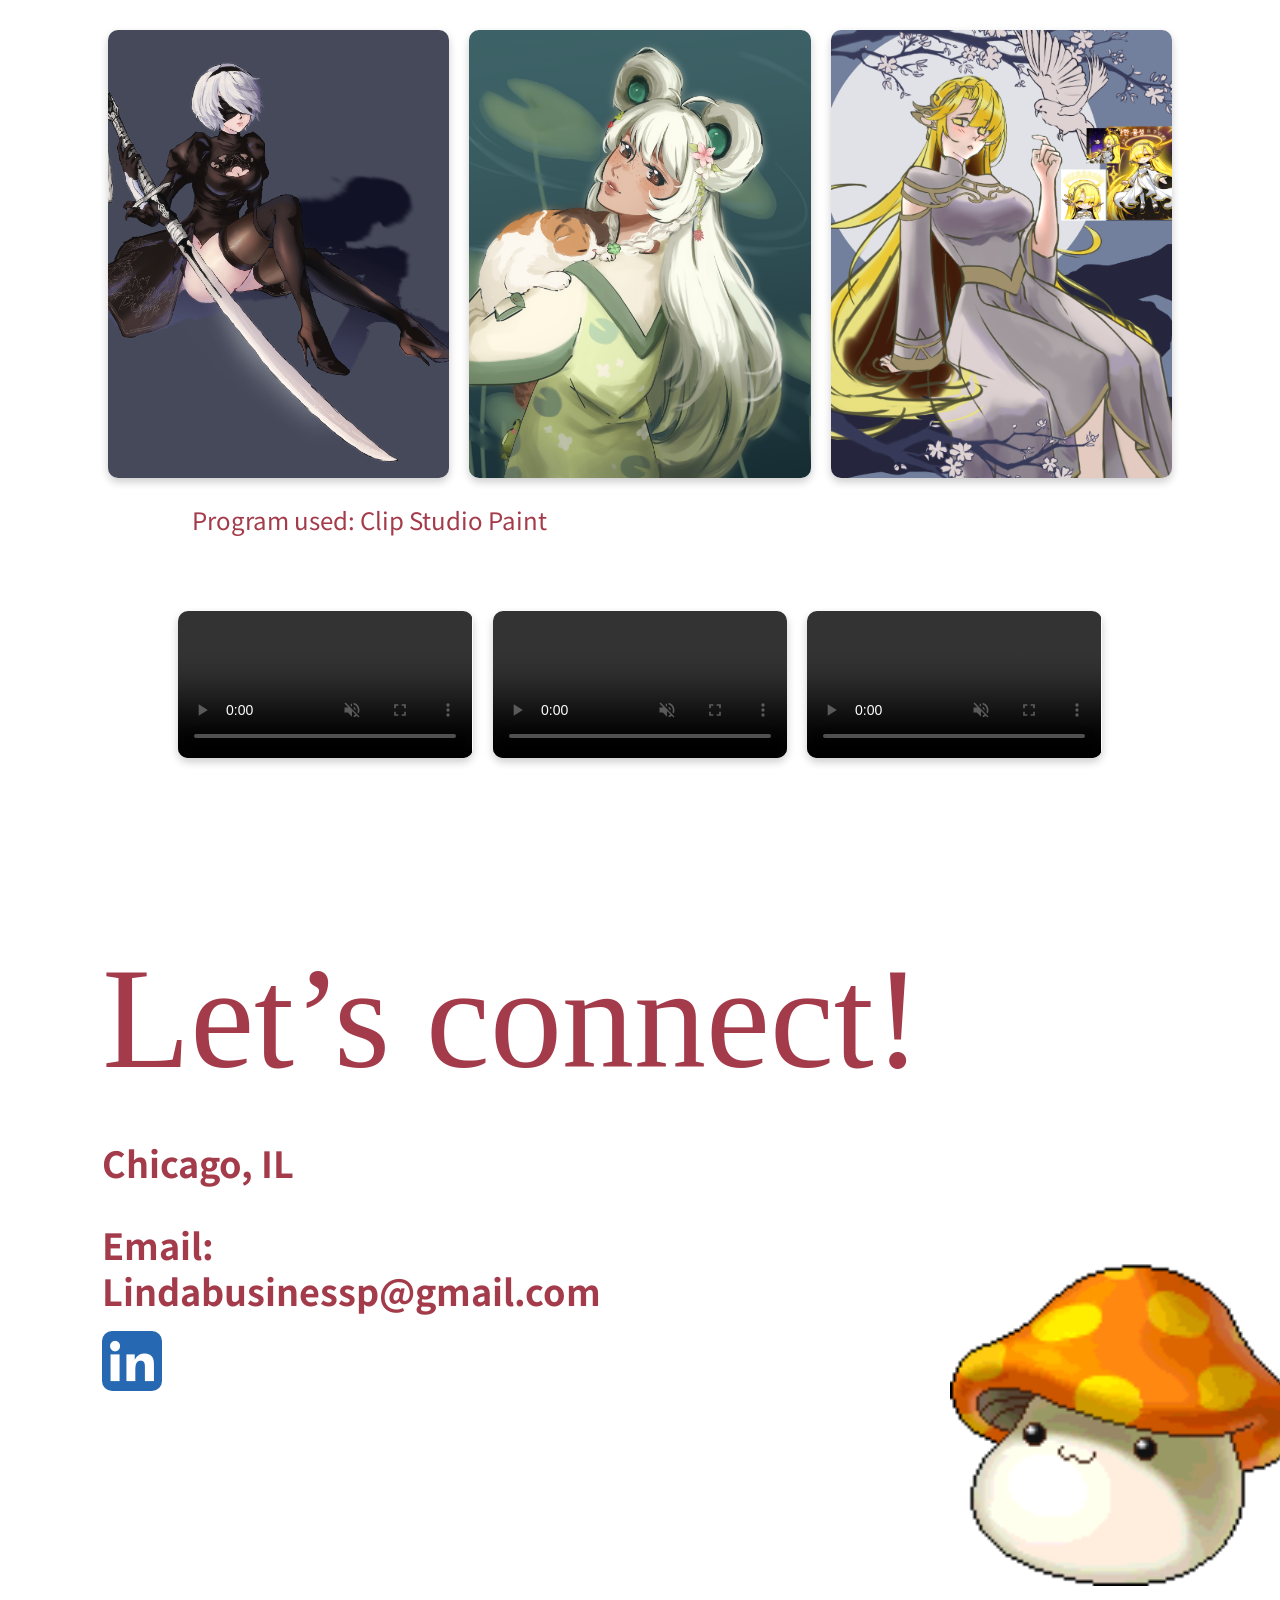
==== commit 8cbe8323: "Update index.html" ====
--- a/index.html
+++ b/index.html
@@ -3,7 +3,7 @@
 <head>
     <meta charset="UTF-8">
     <meta name="viewport" content="width=device-width, initial-scale=1.0">
-    <title>Portfolio</title>
+    <title>Linda's portfolio</title>
     <link rel="stylesheet" href="style.css">
     <script src="index.js" defer></script>
     <link rel="preconnect" href="https://fonts.googleapis.com">
--- a/style.css
+++ b/style.css
@@ -294,11 +294,11 @@
     transition: opacity 0.5s ease;
     pointer-events: none;
 }
-/*
+
 .project-btn:hover::after {
     opacity: 0.4;
 }
-
+/*
 
 .project:has(.project-btn:hover) .project-desc {
     filter: opacity(0);
